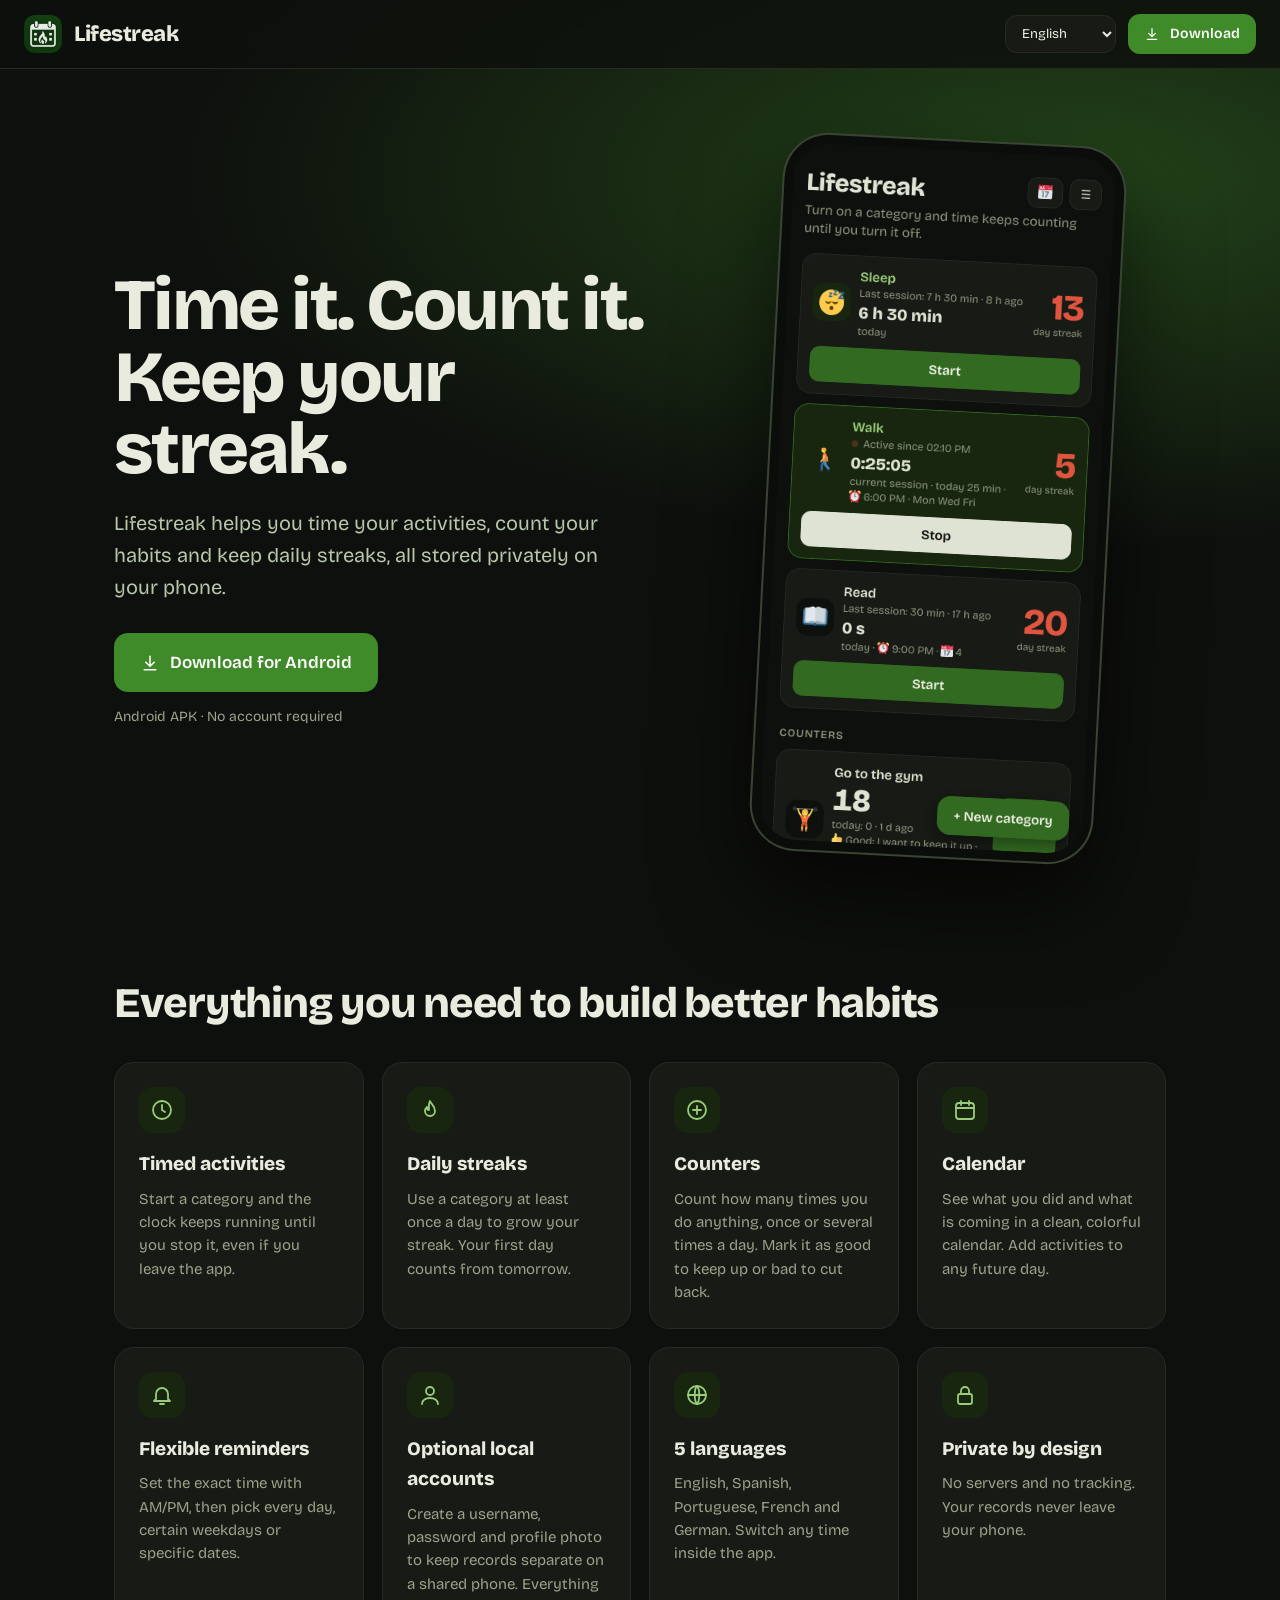
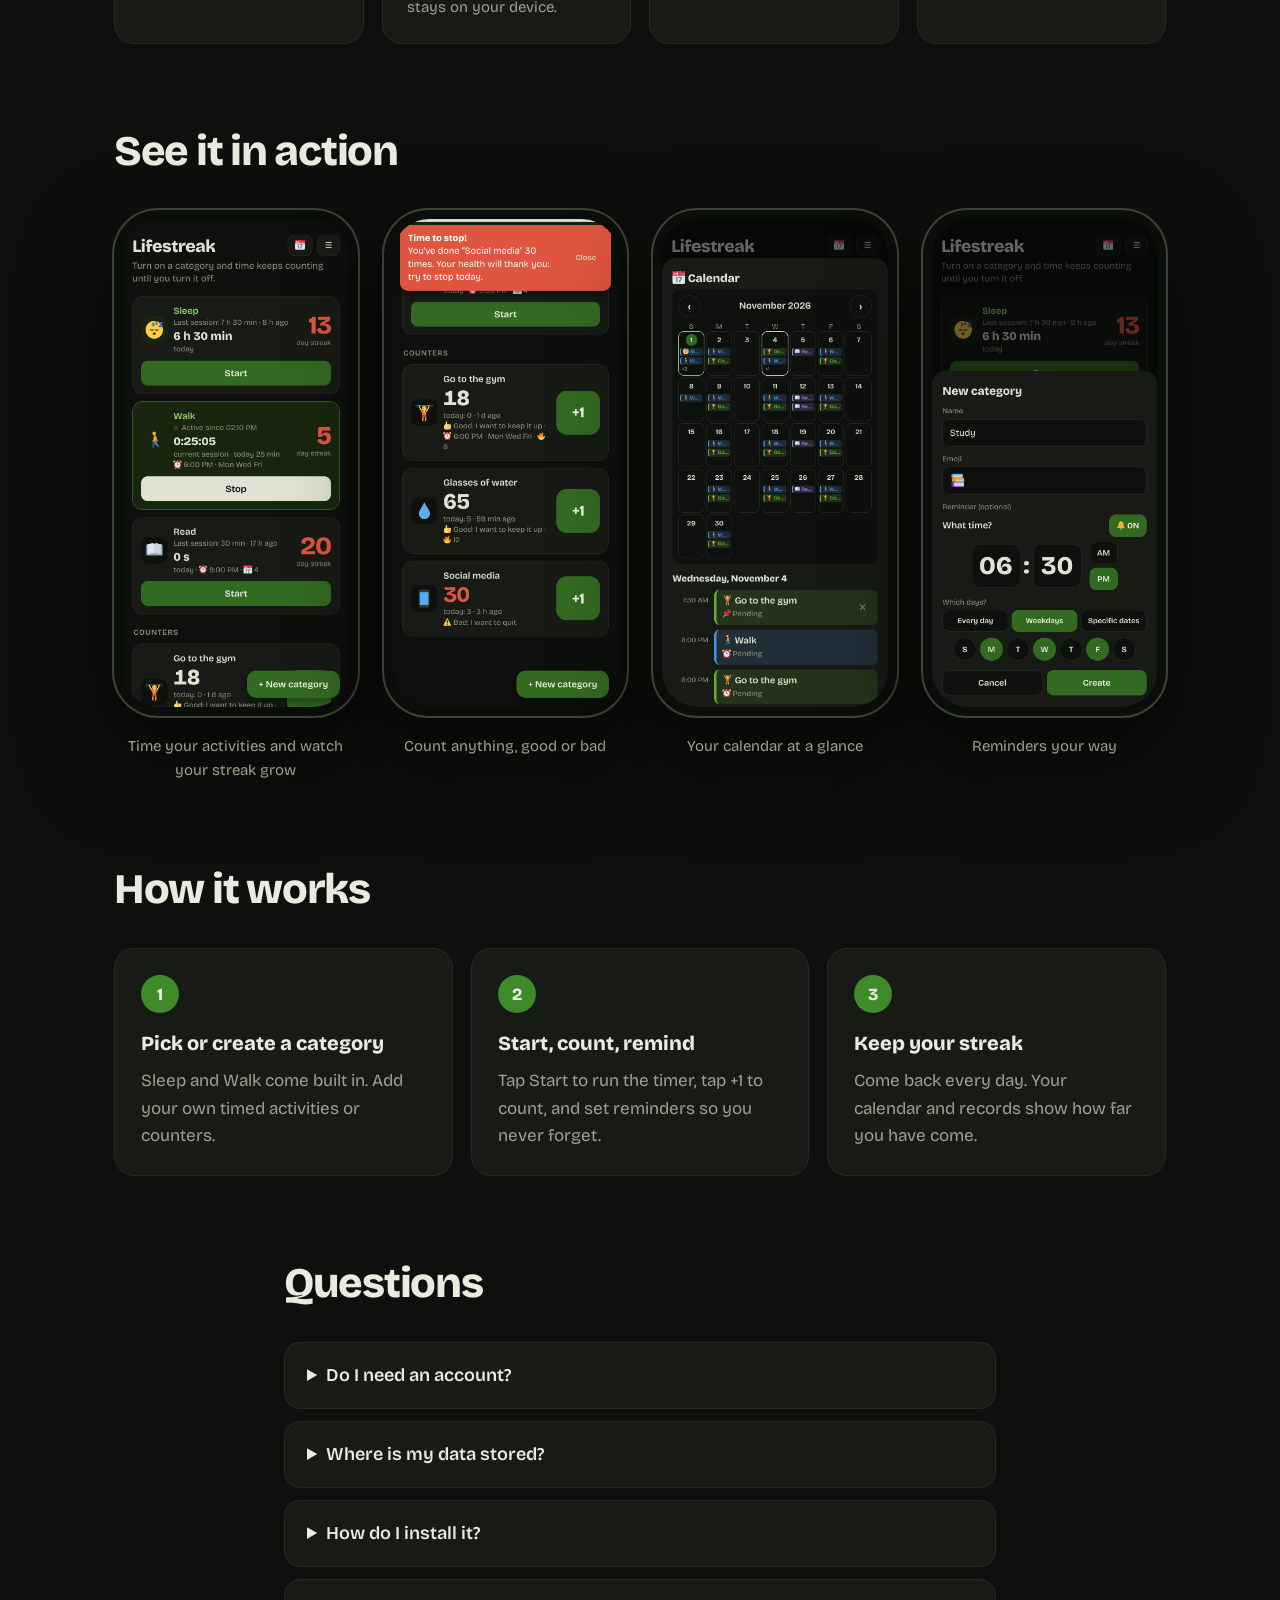
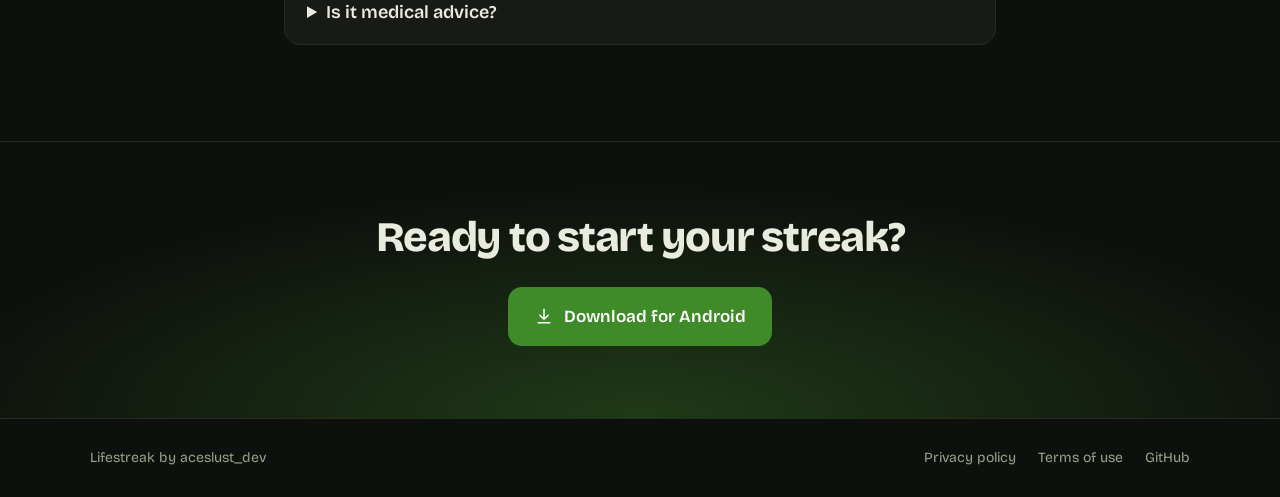
==== index.html @ 540b81e9 "Add files via upload" ====
<!doctype html>
<html lang="en">
<head>
<meta charset="utf-8">
<meta name="viewport" content="width=device-width,initial-scale=1">
<title>Lifestreak: Time it. Count it. Keep your streak.</title>
<meta name="description" content="Lifestreak helps you time your activities, count your habits and keep daily streaks, all stored privately on your phone.">
<meta property="og:type" content="website">
<meta property="og:title" content="Lifestreak: Time it. Count it. Keep your streak.">
<meta property="og:description" content="Lifestreak helps you time your activities, count your habits and keep daily streaks, all stored privately on your phone.">
<meta property="og:image" content="https://acesdevfr.github.io/Lifestreak/assets/og.png">
<meta name="twitter:card" content="summary_large_image">
<meta name="theme-color" content="#0e100d">
<link rel="icon" href="assets/favicon.png">
<link rel="apple-touch-icon" href="assets/apple-touch-icon.png">
<link rel="stylesheet" href="style.css">
</head>
<body data-title="home">
<header class="top"><a class="brand" href="./"><img src="assets/icon.png" alt=""><span>Lifestreak</span></a>
<div class="right"><select id="lang" aria-label="Language"><option value="en">English</option><option value="es">Español</option><option value="pt">Português</option><option value="fr">Français</option><option value="de">Deutsch</option></select>
<a class="btn sm" href="https://github.com/acesdevfr/Lifestreak/releases/latest"><svg viewBox="0 0 24 24" fill="none" stroke="currentColor" stroke-width="1.8" stroke-linecap="round" stroke-linejoin="round" aria-hidden="true"><path d="M12 4v11M7 11l5 5 5-5M5 20h14"/></svg><span data-i="dl">Download</span></a></div></header>
<main>
<section class="hero"><div class="txt"><h1 data-i="hero_t">Time it. Count it. Keep your streak.</h1><p class="lead" data-i="hero_s">Lifestreak helps you time your activities, count your habits and keep daily streaks, all stored privately on your phone.</p>
<div class="cta"><a class="btn" href="https://github.com/acesdevfr/Lifestreak/releases/latest"><svg viewBox="0 0 24 24" fill="none" stroke="currentColor" stroke-width="1.8" stroke-linecap="round" stroke-linejoin="round" aria-hidden="true"><path d="M12 4v11M7 11l5 5 5-5M5 20h14"/></svg><span data-i="dl_btn">Download for Android</span></a></div><p class="note" data-i="hero_n">Android APK · No account required</p></div>
<div class="ph"><div class="phone"><img src="assets/screen-1.png" alt="Lifestreak home screen" loading="lazy"></div></div></section>
<section id="features" class="wrap"><h2 data-i="feat_t">Everything you need to build better habits</h2><div class="grid"><article class="card"><div class="ico"><svg viewBox="0 0 24 24" fill="none" stroke="currentColor" stroke-width="1.8" stroke-linecap="round" stroke-linejoin="round" aria-hidden="true"><circle cx="12" cy="12" r="9"/><path d="M12 7v5l3 2"/></svg></div><h3 data-i="f1_t">Timed activities</h3><p data-i="f1_d">Start a category and the clock keeps running until you stop it, even if you leave the app.</p></article><article class="card"><div class="ico"><svg viewBox="0 0 24 24" fill="none" stroke="currentColor" stroke-width="1.8" stroke-linecap="round" stroke-linejoin="round" aria-hidden="true"><path d="M12 3c1 3 5 5 5 10a5 5 0 0 1-10 0c0-2 1-3 2-4 0 2 1 3 2 3 0-3-1-5 1-9z"/></svg></div><h3 data-i="f2_t">Daily streaks</h3><p data-i="f2_d">Use a category at least once a day to grow your streak. Your first day counts from tomorrow.</p></article><article class="card"><div class="ico"><svg viewBox="0 0 24 24" fill="none" stroke="currentColor" stroke-width="1.8" stroke-linecap="round" stroke-linejoin="round" aria-hidden="true"><circle cx="12" cy="12" r="9"/><path d="M12 8v8M8 12h8"/></svg></div><h3 data-i="f3_t">Counters</h3><p data-i="f3_d">Count how many times you do anything, once or several times a day. Mark it as good to keep up or bad to cut back.</p></article><article class="card"><div class="ico"><svg viewBox="0 0 24 24" fill="none" stroke="currentColor" stroke-width="1.8" stroke-linecap="round" stroke-linejoin="round" aria-hidden="true"><rect x="3" y="5" width="18" height="16" rx="3"/><path d="M3 10h18M8 3v4M16 3v4"/></svg></div><h3 data-i="f4_t">Calendar</h3><p data-i="f4_d">See what you did and what is coming in a clean, colorful calendar. Add activities to any future day.</p></article><article class="card"><div class="ico"><svg viewBox="0 0 24 24" fill="none" stroke="currentColor" stroke-width="1.8" stroke-linecap="round" stroke-linejoin="round" aria-hidden="true"><path d="M6 16v-5a6 6 0 1 1 12 0v5l2 2H4z"/><path d="M10 21h4"/></svg></div><h3 data-i="f5_t">Flexible reminders</h3><p data-i="f5_d">Set the exact time with AM/PM, then pick every day, certain weekdays or specific dates.</p></article><article class="card"><div class="ico"><svg viewBox="0 0 24 24" fill="none" stroke="currentColor" stroke-width="1.8" stroke-linecap="round" stroke-linejoin="round" aria-hidden="true"><circle cx="12" cy="8" r="4"/><path d="M4 21c0-4 4-6 8-6s8 2 8 6"/></svg></div><h3 data-i="f6_t">Optional local accounts</h3><p data-i="f6_d">Create a username, password and profile photo to keep records separate on a shared phone. Everything stays on your device.</p></article><article class="card"><div class="ico"><svg viewBox="0 0 24 24" fill="none" stroke="currentColor" stroke-width="1.8" stroke-linecap="round" stroke-linejoin="round" aria-hidden="true"><circle cx="12" cy="12" r="9"/><path d="M3 12h18M12 3c3 3 3 15 0 18M12 3c-3 3-3 15 0 18"/></svg></div><h3 data-i="f7_t">5 languages</h3><p data-i="f7_d">English, Spanish, Portuguese, French and German. Switch any time inside the app.</p></article><article class="card"><div class="ico"><svg viewBox="0 0 24 24" fill="none" stroke="currentColor" stroke-width="1.8" stroke-linecap="round" stroke-linejoin="round" aria-hidden="true"><rect x="5" y="11" width="14" height="10" rx="2"/><path d="M8 11V8a4 4 0 0 1 8 0v3"/></svg></div><h3 data-i="f8_t">Private by design</h3><p data-i="f8_d">No servers and no tracking. Your records never leave your phone.</p></article></div></section>
<section id="screens" class="wrap"><h2 data-i="scr_t">See it in action</h2><div class="shots"><figure><div class="phone"><img src="assets/screen-1.png" alt="Time your activities and watch your streak grow" loading="lazy"></div><figcaption data-i="c1">Time your activities and watch your streak grow</figcaption></figure><figure><div class="phone"><img src="assets/screen-2.png" alt="Count anything, good or bad" loading="lazy"></div><figcaption data-i="c2">Count anything, good or bad</figcaption></figure><figure><div class="phone"><img src="assets/screen-3.png" alt="Your calendar at a glance" loading="lazy"></div><figcaption data-i="c3">Your calendar at a glance</figcaption></figure><figure><div class="phone"><img src="assets/screen-4.png" alt="Reminders your way" loading="lazy"></div><figcaption data-i="c4">Reminders your way</figcaption></figure></div></section>
<section id="how" class="wrap"><h2 data-i="how_t">How it works</h2><div class="steps"><div class="step"><span class="num">1</span><h3 data-i="s1_t">Pick or create a category</h3><p data-i="s1_d">Sleep and Walk come built in. Add your own timed activities or counters.</p></div><div class="step"><span class="num">2</span><h3 data-i="s2_t">Start, count, remind</h3><p data-i="s2_d">Tap Start to run the timer, tap +1 to count, and set reminders so you never forget.</p></div><div class="step"><span class="num">3</span><h3 data-i="s3_t">Keep your streak</h3><p data-i="s3_d">Come back every day. Your calendar and records show how far you have come.</p></div></div></section>
<section id="faq" class="wrap narrow"><h2 data-i="faq_t">Questions</h2><details><summary data-i="q1">Do I need an account?</summary><p data-i="a1">No. Accounts are optional and are stored only on your device.</p></details><details><summary data-i="q2">Where is my data stored?</summary><p data-i="a2">Only on your phone. Lifestreak has no servers or databases.</p></details><details><summary data-i="q3">How do I install it?</summary><p data-i="a3">Download the APK and open it. If Android asks, allow installs from your browser or file manager, then install.</p></details><details><summary data-i="q4">Is it medical advice?</summary><p data-i="a4">No. Lifestreak is a habit tool, not medical or psychological advice. If something affects your health, talk to a professional.</p></details></section>
<section class="final"><div class="wrap"><h2 data-i="cta_t">Ready to start your streak?</h2><a class="btn" href="https://github.com/acesdevfr/Lifestreak/releases/latest"><svg viewBox="0 0 24 24" fill="none" stroke="currentColor" stroke-width="1.8" stroke-linecap="round" stroke-linejoin="round" aria-hidden="true"><path d="M12 4v11M7 11l5 5 5-5M5 20h14"/></svg><span data-i="dl_btn">Download for Android</span></a></div></section>
</main>
<footer><div class="fin"><span>Lifestreak by aceslust_dev</span><nav><a href="privacy.html" data-i="pp">Privacy policy</a><a href="terms.html" data-i="tos">Terms of use</a><a href="https://github.com/acesdevfr/Lifestreak">GitHub</a></nav></div></footer>
<script src="i18n.js"></script>
</body></html>
---- style.css ----
@font-face{font-family:"Bricolage Grotesque";font-weight:400;font-display:swap;src:url(assets/fonts/bricolage-400.woff2) format("woff2")}
@font-face{font-family:"Bricolage Grotesque";font-weight:600;font-display:swap;src:url(assets/fonts/bricolage-600.woff2) format("woff2")}
@font-face{font-family:"Bricolage Grotesque";font-weight:800;font-display:swap;src:url(assets/fonts/bricolage-800.woff2) format("woff2")}
:root{--bg:#0e100d;--card:#171a15;--bd:#262b22;--tx:#e9ebdf;--mu:#9aa38c;--ac:#3f8a29;--lt:#9acd7b;color-scheme:dark}
*{box-sizing:border-box}html{scroll-behavior:smooth;overflow-x:clip}
body{overflow-x:clip;margin:0;background:var(--bg);color:var(--tx);font:400 17px/1.6 "Bricolage Grotesque",system-ui,sans-serif}
a{color:inherit;text-decoration:none}img{max-width:100%}
.wrap{max-width:1100px;margin:0 auto;padding:0 24px}.narrow{max-width:760px}
.top{position:sticky;top:0;z-index:10;display:flex;justify-content:space-between;align-items:center;padding:14px 24px;background:rgba(14,16,13,.82);backdrop-filter:blur(12px);border-bottom:1px solid var(--bd)}
.brand{display:flex;align-items:center;gap:12px;font-weight:800;font-size:22px;letter-spacing:-.02em}.brand img{width:38px;height:38px;border-radius:11px}
.right{display:flex;align-items:center;gap:12px}
select{background:var(--card);color:var(--tx);border:1px solid var(--bd);border-radius:12px;padding:9px 12px;font:600 14px inherit;font-family:inherit}
.btn{display:inline-flex;align-items:center;gap:10px;padding:16px 26px;border-radius:14px;background:var(--ac);color:#fff;font-weight:600;font-size:17px;transition:transform .15s,filter .15s}
.btn:hover{filter:brightness(1.12);transform:translateY(-2px)}.btn:active{transform:scale(.97)}
.btn.sm{padding:9px 16px;font-size:14px;border-radius:12px}.btn svg{width:20px;height:20px}.btn.sm svg{width:16px;height:16px}
.hero{display:grid;grid-template-columns:1.1fr .9fr;gap:40px;align-items:center;max-width:1100px;margin:0 auto;padding:72px 24px 40px;position:relative}
.hero::before{content:"";position:absolute;inset:-120px -40vw auto -40vw;height:760px;background:radial-gradient(60% 70% at 70% 30%,rgba(63,138,41,.42),transparent 70%);z-index:-1}
h1{font-size:clamp(40px,6vw,72px);line-height:1;font-weight:800;letter-spacing:-.035em;margin:0 0 22px}
.lead{font-size:20px;color:#b8c6aa;margin:0 0 30px;max-width:520px}.note{color:var(--mu);font-size:14px;margin:14px 0 0}
.phone{width:100%;max-width:330px;margin:0 auto;padding:9px;border-radius:44px;background:#0b0d0a;box-shadow:0 0 0 2px #3a4434,0 40px 90px rgba(0,0,0,.6)}
.phone img{display:block;width:100%;height:auto;border-radius:36px}
.ph .phone{max-width:340px;transform:rotate(3deg)}
section.wrap{padding-top:84px}h2{font-size:clamp(28px,4vw,42px);letter-spacing:-.03em;line-height:1.1;margin:0 0 36px;font-weight:800}
.grid{display:grid;grid-template-columns:repeat(4,1fr);gap:18px}
.card{background:var(--card);border:1px solid var(--bd);border-radius:20px;padding:24px;transition:transform .2s,border-color .2s}.card:hover{transform:translateY(-4px);border-color:#3b5a2f}
.card h3{margin:16px 0 8px;font-size:19px}.card p{margin:0;color:var(--mu);font-size:15px;line-height:1.55}
.ico{width:46px;height:46px;border-radius:14px;background:#18260f;color:var(--lt);display:grid;place-items:center}.ico svg{width:24px;height:24px}
.shots{display:grid;grid-template-columns:repeat(4,1fr);gap:26px}.shots figure{margin:0;text-align:center}
.shots figcaption{margin-top:18px;color:var(--mu);font-size:15px;padding:0 6px}
.steps{display:grid;grid-template-columns:repeat(3,1fr);gap:18px}.step{background:var(--card);border:1px solid var(--bd);border-radius:20px;padding:26px}
.step h3{margin:14px 0 8px;font-size:20px}.step p{margin:0;color:var(--mu)}
.num{display:inline-grid;place-items:center;width:38px;height:38px;border-radius:50%;background:var(--ac);font-weight:800}
details{background:var(--card);border:1px solid var(--bd);border-radius:16px;padding:18px 22px;margin-bottom:12px}
summary{cursor:pointer;font-weight:600;font-size:18px}details p{margin:12px 0 0;color:var(--mu)}
.final{margin-top:96px;padding:72px 0;text-align:center;background:radial-gradient(80% 120% at 50% 100%,rgba(63,138,41,.35),transparent 70%);border-top:1px solid var(--bd)}
.final h2{margin-bottom:26px}
footer{border-top:1px solid var(--bd);padding:28px 24px;color:var(--mu);font-size:14px}
.fin{max-width:1100px;margin:0 auto;display:flex;justify-content:space-between;gap:16px;flex-wrap:wrap}.fin nav{display:flex;gap:22px}.fin a:hover{color:var(--tx)}
.doc{padding-top:56px;padding-bottom:40px}.doc h1{font-size:clamp(34px,5vw,52px)}
.pp{color:#c5cdb8;margin:0 0 22px;font-size:17px}.pp b{color:var(--tx);display:block;font-size:19px;margin-bottom:4px}
.back{color:var(--lt);font-weight:600}
@media(max-width:900px){
 .hero{grid-template-columns:1fr;padding-top:44px}.ph .phone{transform:none}
 .grid{grid-template-columns:repeat(2,1fr)}.steps{grid-template-columns:1fr}
 .shots{display:flex;overflow-x:auto;scroll-snap-type:x mandatory;gap:18px;padding-bottom:14px}.shots figure{flex:0 0 68%;scroll-snap-align:center}
}
@media(max-width:560px){.grid{grid-template-columns:1fr}.top{padding:12px 16px}.btn.sm span{display:none}.btn.sm{padding:10px}}
@media(prefers-reduced-motion:reduce){*{transition:none!important;scroll-behavior:auto!important}}
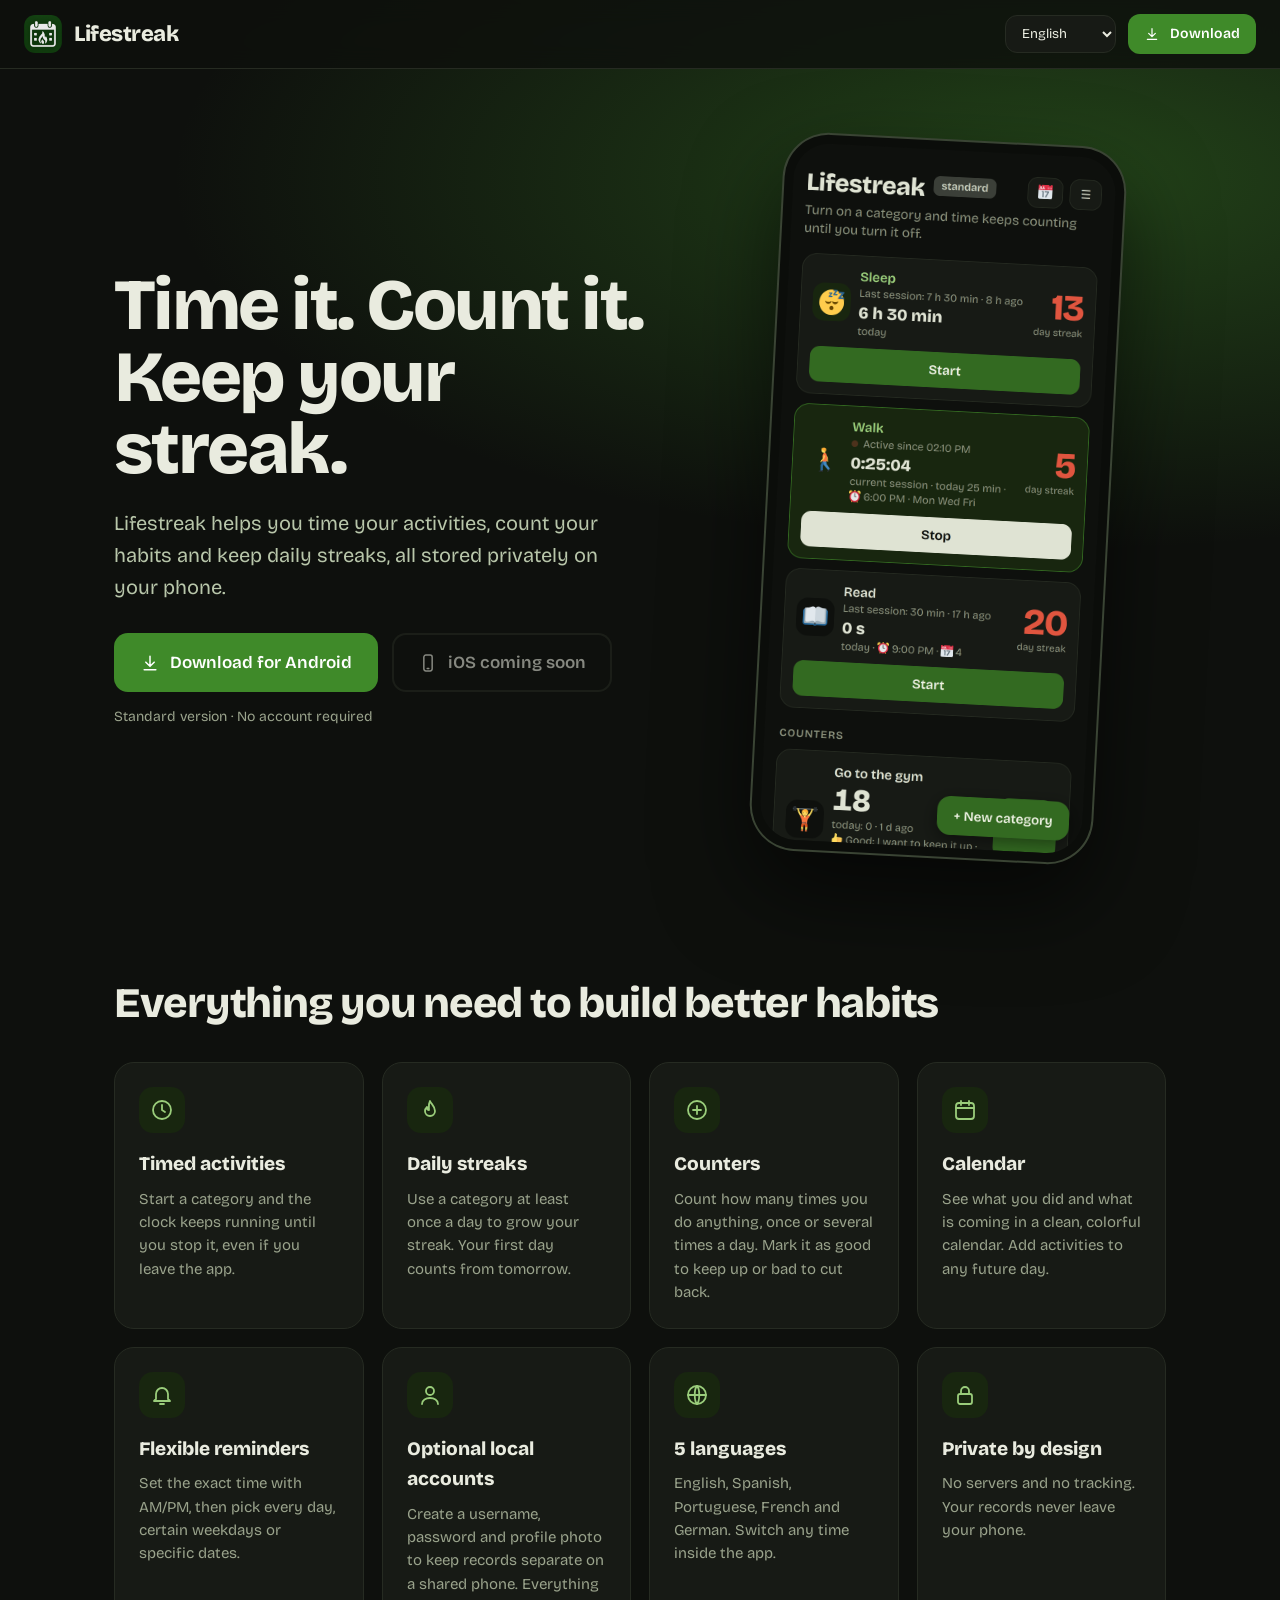
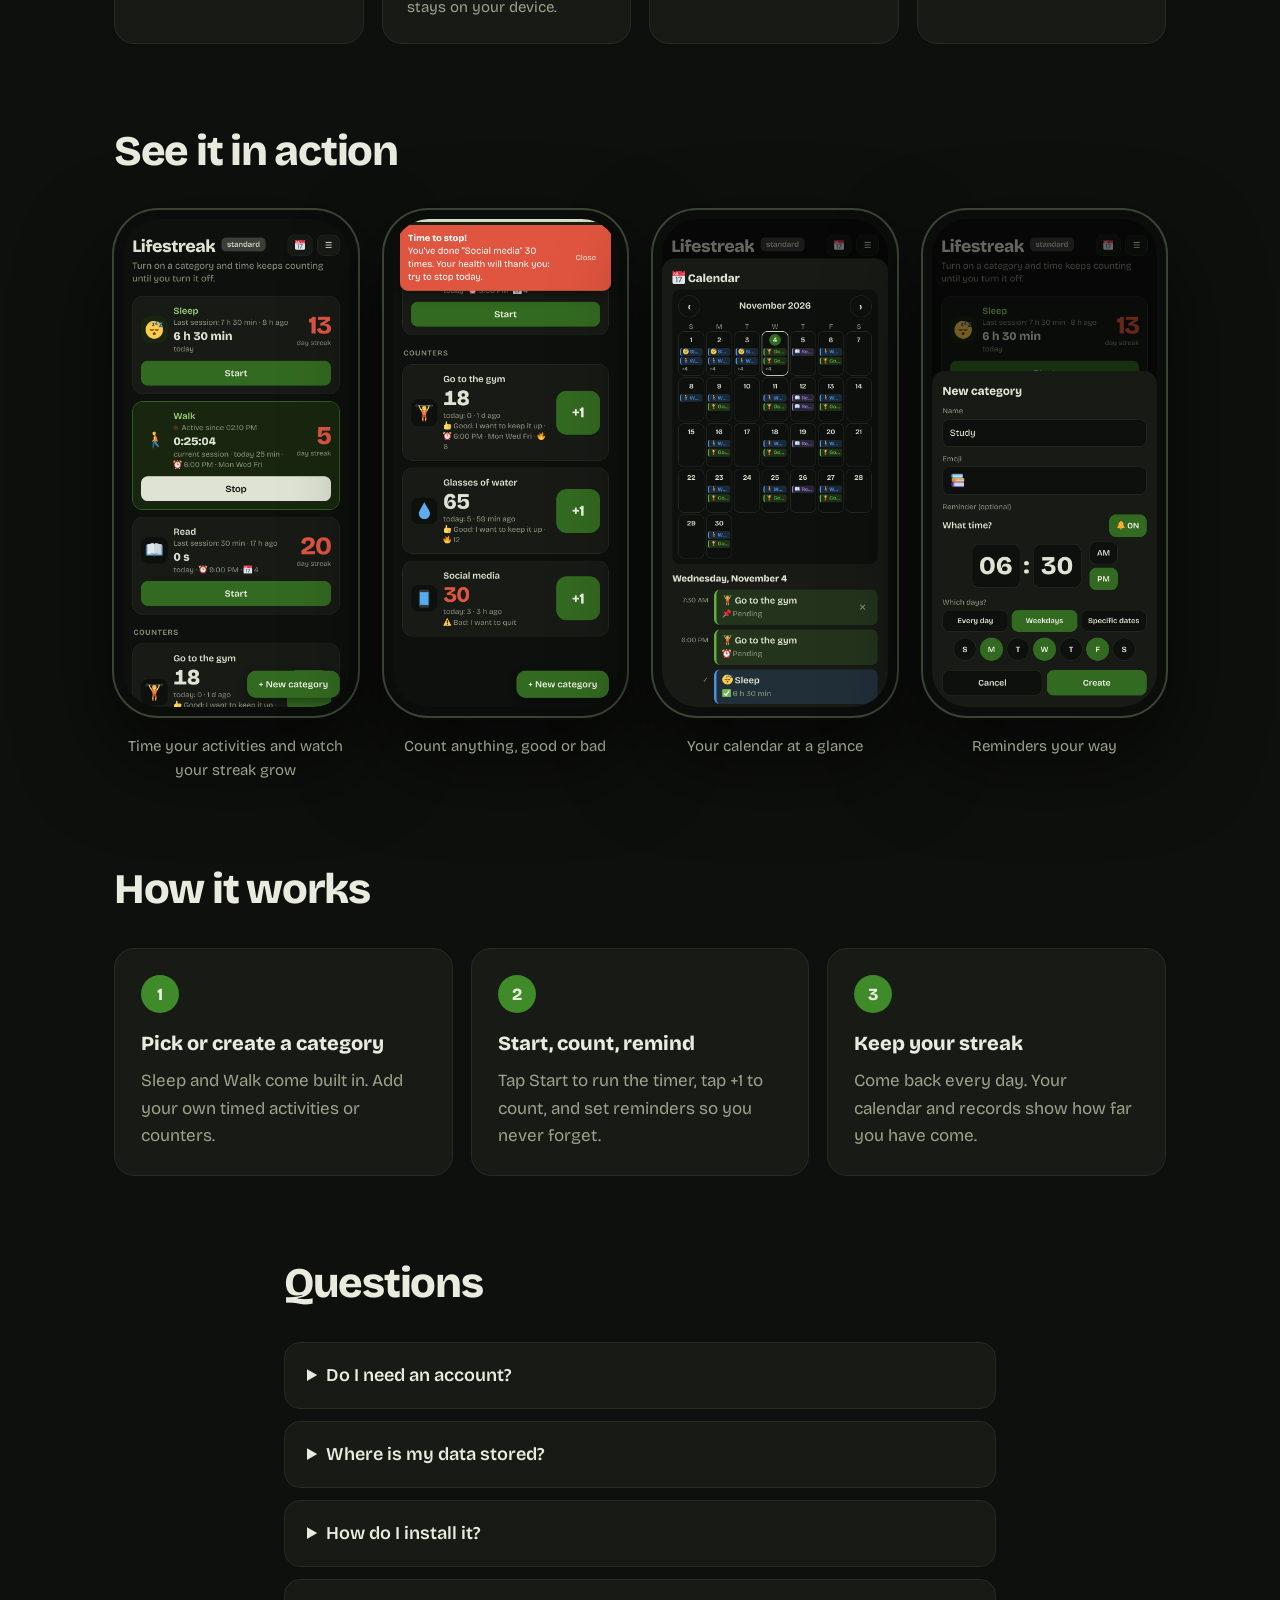
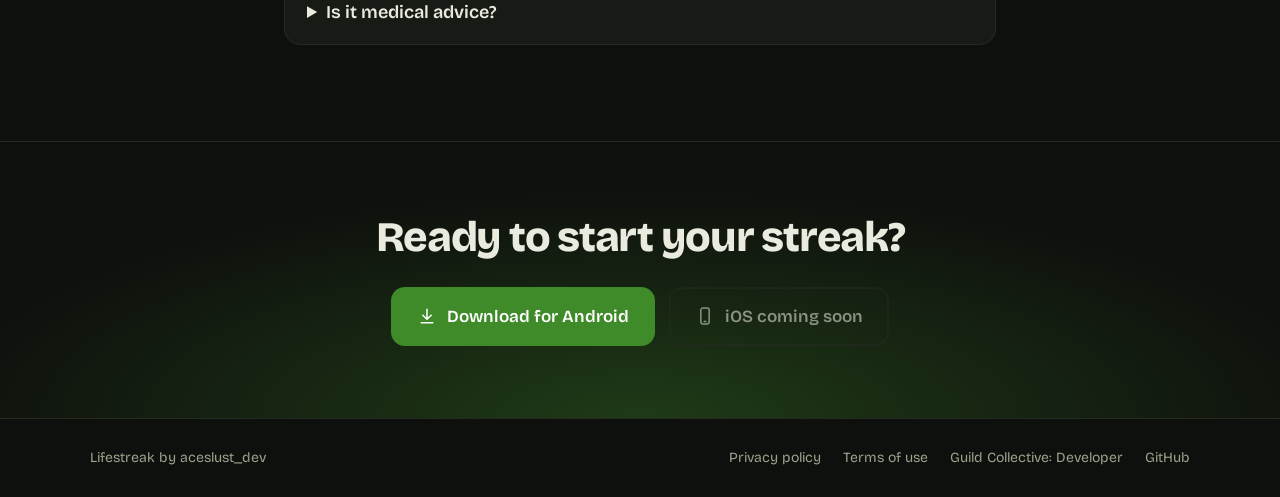
==== commit 2d2a0dae: "Add files via upload" ====
--- a/index.html
+++ b/index.html
@@ -18,17 +18,18 @@
 <body data-title="home">
 <header class="top"><a class="brand" href="./"><img src="assets/icon.png" alt=""><span>Lifestreak</span></a>
 <div class="right"><select id="lang" aria-label="Language"><option value="en">English</option><option value="es">Español</option><option value="pt">Português</option><option value="fr">Français</option><option value="de">Deutsch</option></select>
-<a class="btn sm" href="https://github.com/acesdevfr/Lifestreak/releases/latest"><svg viewBox="0 0 24 24" fill="none" stroke="currentColor" stroke-width="1.8" stroke-linecap="round" stroke-linejoin="round" aria-hidden="true"><path d="M12 4v11M7 11l5 5 5-5M5 20h14"/></svg><span data-i="dl">Download</span></a></div></header>
+<a class="btn sm" href="./#download"><svg viewBox="0 0 24 24" fill="none" stroke="currentColor" stroke-width="1.8" stroke-linecap="round" stroke-linejoin="round" aria-hidden="true"><path d="M12 4v11M7 11l5 5 5-5M5 20h14"/></svg><span data-i="dl">Download</span></a></div></header>
 <main>
 <section class="hero"><div class="txt"><h1 data-i="hero_t">Time it. Count it. Keep your streak.</h1><p class="lead" data-i="hero_s">Lifestreak helps you time your activities, count your habits and keep daily streaks, all stored privately on your phone.</p>
-<div class="cta"><a class="btn" href="https://github.com/acesdevfr/Lifestreak/releases/latest"><svg viewBox="0 0 24 24" fill="none" stroke="currentColor" stroke-width="1.8" stroke-linecap="round" stroke-linejoin="round" aria-hidden="true"><path d="M12 4v11M7 11l5 5 5-5M5 20h14"/></svg><span data-i="dl_btn">Download for Android</span></a></div><p class="note" data-i="hero_n">Android APK · No account required</p></div>
+<div class="cta"><a class="btn" data-link="android" href="https://github.com/acesdevfr/Lifestreak/releases/latest"><svg viewBox="0 0 24 24" fill="none" stroke="currentColor" stroke-width="1.8" stroke-linecap="round" stroke-linejoin="round" aria-hidden="true"><path d="M12 4v11M7 11l5 5 5-5M5 20h14"/></svg><span data-i="dl_btn">Download for Android</span></a><a class="btn alt" data-link="ios" href="https://apps.apple.com/"><svg viewBox="0 0 24 24" fill="none" stroke="currentColor" stroke-width="1.8" stroke-linecap="round" stroke-linejoin="round" aria-hidden="true"><rect x="7" y="2.5" width="10" height="19" rx="2.5"/><path d="M11 18.5h2"/></svg><span data-i="dl_ios">Download for iOS</span></a></div><p class="note" data-i="hero_n">Standard version · No account required</p></div>
 <div class="ph"><div class="phone"><img src="assets/screen-1.png" alt="Lifestreak home screen" loading="lazy"></div></div></section>
 <section id="features" class="wrap"><h2 data-i="feat_t">Everything you need to build better habits</h2><div class="grid"><article class="card"><div class="ico"><svg viewBox="0 0 24 24" fill="none" stroke="currentColor" stroke-width="1.8" stroke-linecap="round" stroke-linejoin="round" aria-hidden="true"><circle cx="12" cy="12" r="9"/><path d="M12 7v5l3 2"/></svg></div><h3 data-i="f1_t">Timed activities</h3><p data-i="f1_d">Start a category and the clock keeps running until you stop it, even if you leave the app.</p></article><article class="card"><div class="ico"><svg viewBox="0 0 24 24" fill="none" stroke="currentColor" stroke-width="1.8" stroke-linecap="round" stroke-linejoin="round" aria-hidden="true"><path d="M12 3c1 3 5 5 5 10a5 5 0 0 1-10 0c0-2 1-3 2-4 0 2 1 3 2 3 0-3-1-5 1-9z"/></svg></div><h3 data-i="f2_t">Daily streaks</h3><p data-i="f2_d">Use a category at least once a day to grow your streak. Your first day counts from tomorrow.</p></article><article class="card"><div class="ico"><svg viewBox="0 0 24 24" fill="none" stroke="currentColor" stroke-width="1.8" stroke-linecap="round" stroke-linejoin="round" aria-hidden="true"><circle cx="12" cy="12" r="9"/><path d="M12 8v8M8 12h8"/></svg></div><h3 data-i="f3_t">Counters</h3><p data-i="f3_d">Count how many times you do anything, once or several times a day. Mark it as good to keep up or bad to cut back.</p></article><article class="card"><div class="ico"><svg viewBox="0 0 24 24" fill="none" stroke="currentColor" stroke-width="1.8" stroke-linecap="round" stroke-linejoin="round" aria-hidden="true"><rect x="3" y="5" width="18" height="16" rx="3"/><path d="M3 10h18M8 3v4M16 3v4"/></svg></div><h3 data-i="f4_t">Calendar</h3><p data-i="f4_d">See what you did and what is coming in a clean, colorful calendar. Add activities to any future day.</p></article><article class="card"><div class="ico"><svg viewBox="0 0 24 24" fill="none" stroke="currentColor" stroke-width="1.8" stroke-linecap="round" stroke-linejoin="round" aria-hidden="true"><path d="M6 16v-5a6 6 0 1 1 12 0v5l2 2H4z"/><path d="M10 21h4"/></svg></div><h3 data-i="f5_t">Flexible reminders</h3><p data-i="f5_d">Set the exact time with AM/PM, then pick every day, certain weekdays or specific dates.</p></article><article class="card"><div class="ico"><svg viewBox="0 0 24 24" fill="none" stroke="currentColor" stroke-width="1.8" stroke-linecap="round" stroke-linejoin="round" aria-hidden="true"><circle cx="12" cy="8" r="4"/><path d="M4 21c0-4 4-6 8-6s8 2 8 6"/></svg></div><h3 data-i="f6_t">Optional local accounts</h3><p data-i="f6_d">Create a username, password and profile photo to keep records separate on a shared phone. Everything stays on your device.</p></article><article class="card"><div class="ico"><svg viewBox="0 0 24 24" fill="none" stroke="currentColor" stroke-width="1.8" stroke-linecap="round" stroke-linejoin="round" aria-hidden="true"><circle cx="12" cy="12" r="9"/><path d="M3 12h18M12 3c3 3 3 15 0 18M12 3c-3 3-3 15 0 18"/></svg></div><h3 data-i="f7_t">5 languages</h3><p data-i="f7_d">English, Spanish, Portuguese, French and German. Switch any time inside the app.</p></article><article class="card"><div class="ico"><svg viewBox="0 0 24 24" fill="none" stroke="currentColor" stroke-width="1.8" stroke-linecap="round" stroke-linejoin="round" aria-hidden="true"><rect x="5" y="11" width="14" height="10" rx="2"/><path d="M8 11V8a4 4 0 0 1 8 0v3"/></svg></div><h3 data-i="f8_t">Private by design</h3><p data-i="f8_d">No servers and no tracking. Your records never leave your phone.</p></article></div></section>
 <section id="screens" class="wrap"><h2 data-i="scr_t">See it in action</h2><div class="shots"><figure><div class="phone"><img src="assets/screen-1.png" alt="Time your activities and watch your streak grow" loading="lazy"></div><figcaption data-i="c1">Time your activities and watch your streak grow</figcaption></figure><figure><div class="phone"><img src="assets/screen-2.png" alt="Count anything, good or bad" loading="lazy"></div><figcaption data-i="c2">Count anything, good or bad</figcaption></figure><figure><div class="phone"><img src="assets/screen-3.png" alt="Your calendar at a glance" loading="lazy"></div><figcaption data-i="c3">Your calendar at a glance</figcaption></figure><figure><div class="phone"><img src="assets/screen-4.png" alt="Reminders your way" loading="lazy"></div><figcaption data-i="c4">Reminders your way</figcaption></figure></div></section>
 <section id="how" class="wrap"><h2 data-i="how_t">How it works</h2><div class="steps"><div class="step"><span class="num">1</span><h3 data-i="s1_t">Pick or create a category</h3><p data-i="s1_d">Sleep and Walk come built in. Add your own timed activities or counters.</p></div><div class="step"><span class="num">2</span><h3 data-i="s2_t">Start, count, remind</h3><p data-i="s2_d">Tap Start to run the timer, tap +1 to count, and set reminders so you never forget.</p></div><div class="step"><span class="num">3</span><h3 data-i="s3_t">Keep your streak</h3><p data-i="s3_d">Come back every day. Your calendar and records show how far you have come.</p></div></div></section>
-<section id="faq" class="wrap narrow"><h2 data-i="faq_t">Questions</h2><details><summary data-i="q1">Do I need an account?</summary><p data-i="a1">No. Accounts are optional and are stored only on your device.</p></details><details><summary data-i="q2">Where is my data stored?</summary><p data-i="a2">Only on your phone. Lifestreak has no servers or databases.</p></details><details><summary data-i="q3">How do I install it?</summary><p data-i="a3">Download the APK and open it. If Android asks, allow installs from your browser or file manager, then install.</p></details><details><summary data-i="q4">Is it medical advice?</summary><p data-i="a4">No. Lifestreak is a habit tool, not medical or psychological advice. If something affects your health, talk to a professional.</p></details></section>
-<section class="final"><div class="wrap"><h2 data-i="cta_t">Ready to start your streak?</h2><a class="btn" href="https://github.com/acesdevfr/Lifestreak/releases/latest"><svg viewBox="0 0 24 24" fill="none" stroke="currentColor" stroke-width="1.8" stroke-linecap="round" stroke-linejoin="round" aria-hidden="true"><path d="M12 4v11M7 11l5 5 5-5M5 20h14"/></svg><span data-i="dl_btn">Download for Android</span></a></div></section>
+<section id="faq" class="wrap narrow"><h2 data-i="faq_t">Questions</h2><details><summary data-i="q1">Do I need an account?</summary><p data-i="a1">No. Accounts are optional and are stored only on your device.</p></details><details><summary data-i="q2">Where is my data stored?</summary><p data-i="a2">Only on your phone. Lifestreak has no servers or databases.</p></details><details><summary data-i="q3">How do I install it?</summary><p data-i="a3">Download the APK and open it. If Android asks, allow installs from your browser or file manager, then install. The iOS version is coming soon.</p></details><details><summary data-i="q4">Is it medical advice?</summary><p data-i="a4">No. Lifestreak is a habit tool, not medical or psychological advice. If something affects your health, talk to a professional.</p></details></section>
+<section class="final" id="download"><div class="wrap"><h2 data-i="cta_t">Ready to start your streak?</h2><div class="cta center"><a class="btn" data-link="android" href="https://github.com/acesdevfr/Lifestreak/releases/latest"><svg viewBox="0 0 24 24" fill="none" stroke="currentColor" stroke-width="1.8" stroke-linecap="round" stroke-linejoin="round" aria-hidden="true"><path d="M12 4v11M7 11l5 5 5-5M5 20h14"/></svg><span data-i="dl_btn">Download for Android</span></a><a class="btn alt" data-link="ios" href="https://apps.apple.com/"><svg viewBox="0 0 24 24" fill="none" stroke="currentColor" stroke-width="1.8" stroke-linecap="round" stroke-linejoin="round" aria-hidden="true"><rect x="7" y="2.5" width="10" height="19" rx="2.5"/><path d="M11 18.5h2"/></svg><span data-i="dl_ios">Download for iOS</span></a></div></div></section>
 </main>
-<footer><div class="fin"><span>Lifestreak by aceslust_dev</span><nav><a href="privacy.html" data-i="pp">Privacy policy</a><a href="terms.html" data-i="tos">Terms of use</a><a href="https://github.com/acesdevfr/Lifestreak">GitHub</a></nav></div></footer>
+<footer><div class="fin"><span>Lifestreak by aceslust_dev</span><nav><a href="privacy.html" data-i="pp">Privacy policy</a><a href="terms.html" data-i="tos">Terms of use</a><a href="https://acesdevfr.github.io/">Guild Collective: Developer</a><a href="https://github.com/acesdevfr/Lifestreak">GitHub</a></nav></div></footer>
+<script src="config.js"></script>
 <script src="i18n.js"></script>
 </body></html>
--- a/style.css
+++ b/style.css
@@ -39,6 +39,10 @@
 .doc{padding-top:56px;padding-bottom:40px}.doc h1{font-size:clamp(34px,5vw,52px)}
 .pp{color:#c5cdb8;margin:0 0 22px;font-size:17px}.pp b{color:var(--tx);display:block;font-size:19px;margin-bottom:4px}
 .back{color:var(--lt);font-weight:600}
+
+.cta{display:flex;gap:14px;flex-wrap:wrap}.cta.center{justify-content:center}
+.btn.alt{background:transparent;box-shadow:inset 0 0 0 2px var(--ac);color:var(--tx)}
+.btn.off{opacity:.55;pointer-events:none;box-shadow:inset 0 0 0 2px var(--bd)}
 @media(max-width:900px){
  .hero{grid-template-columns:1fr;padding-top:44px}.ph .phone{transform:none}
  .grid{grid-template-columns:repeat(2,1fr)}.steps{grid-template-columns:1fr}
